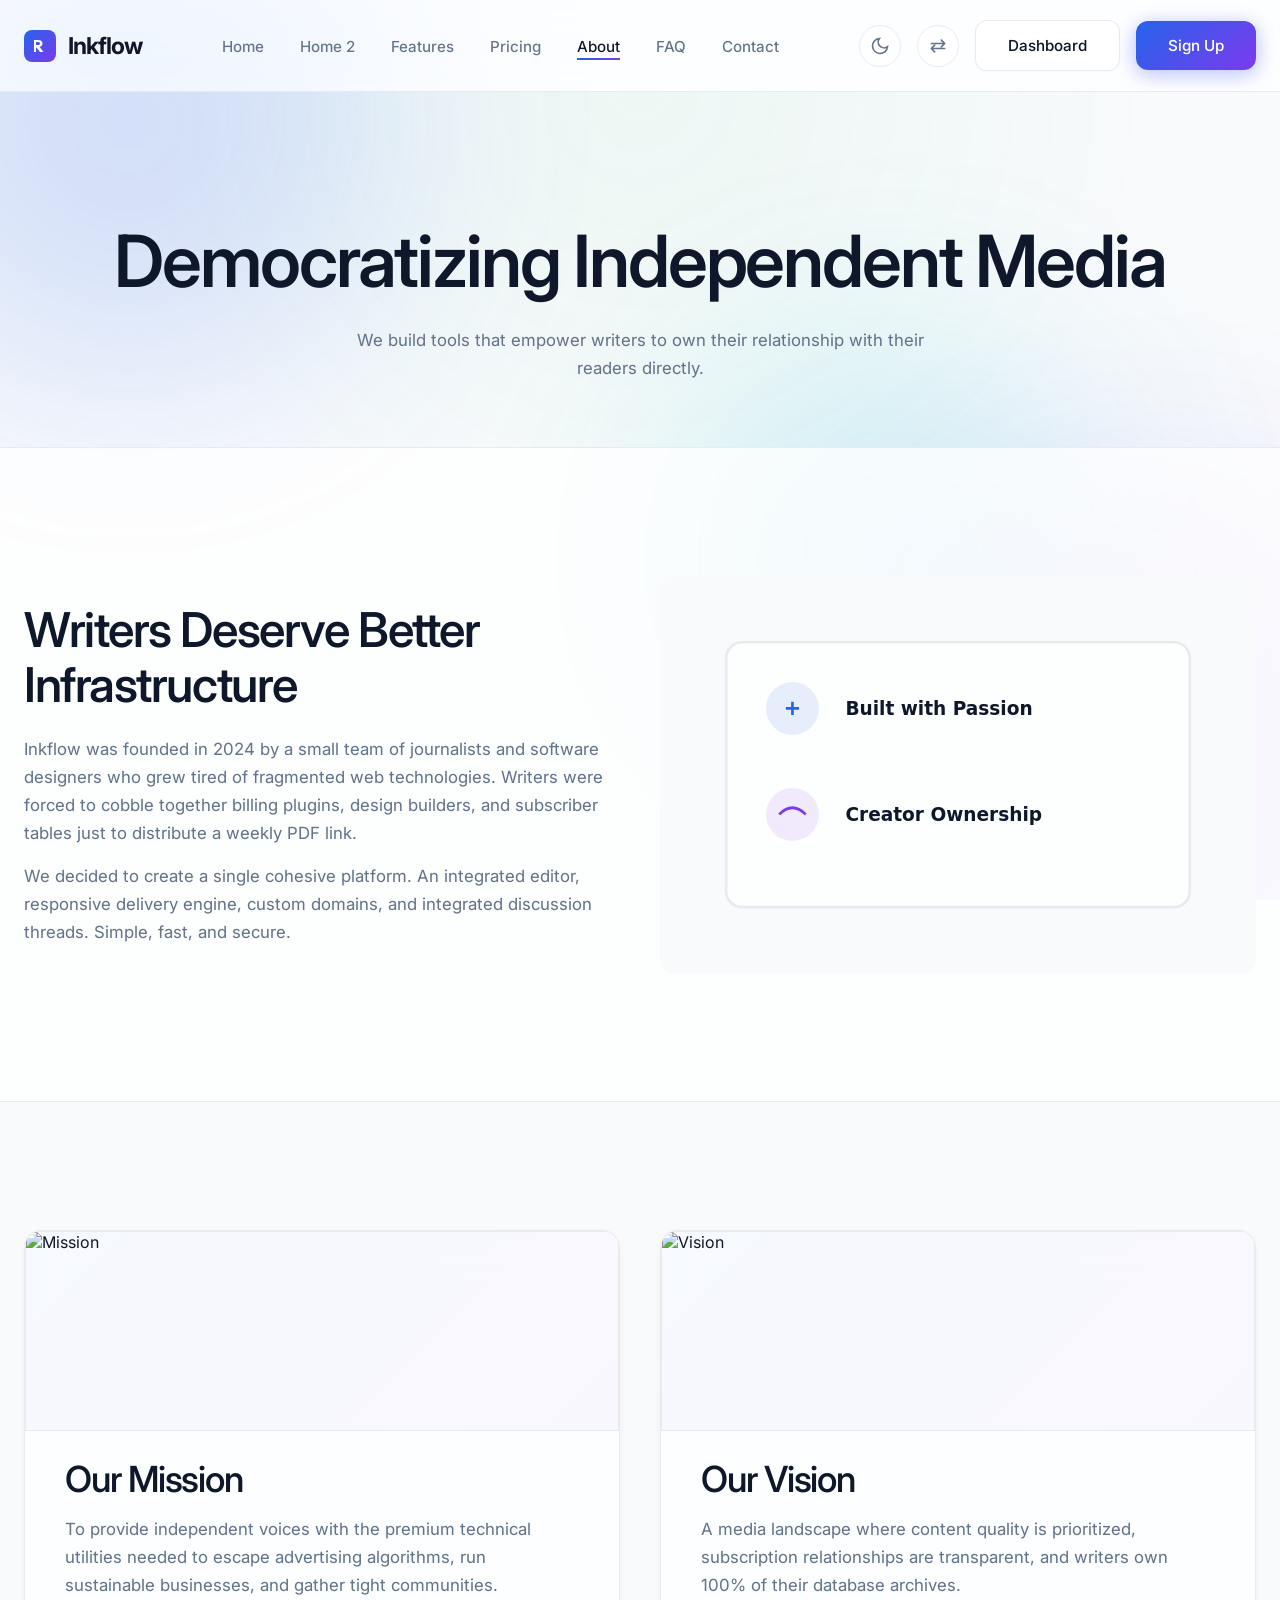
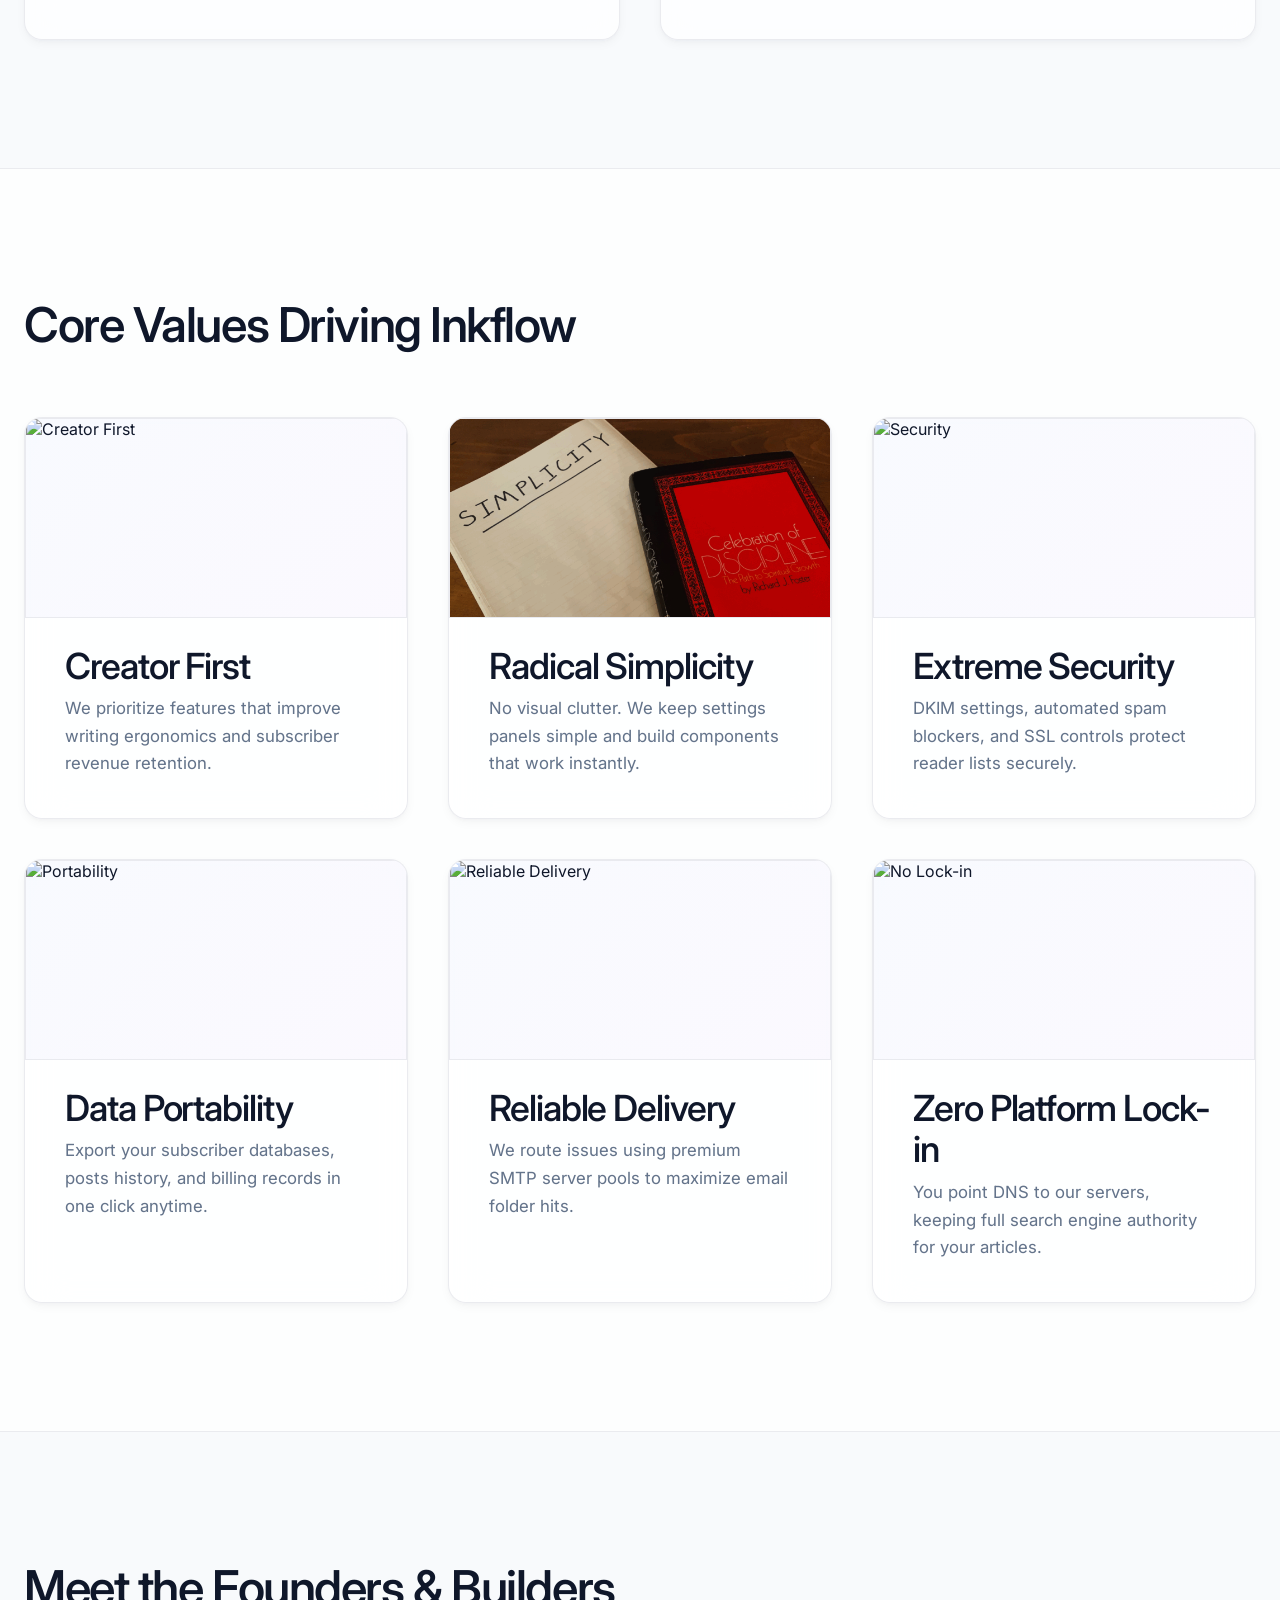
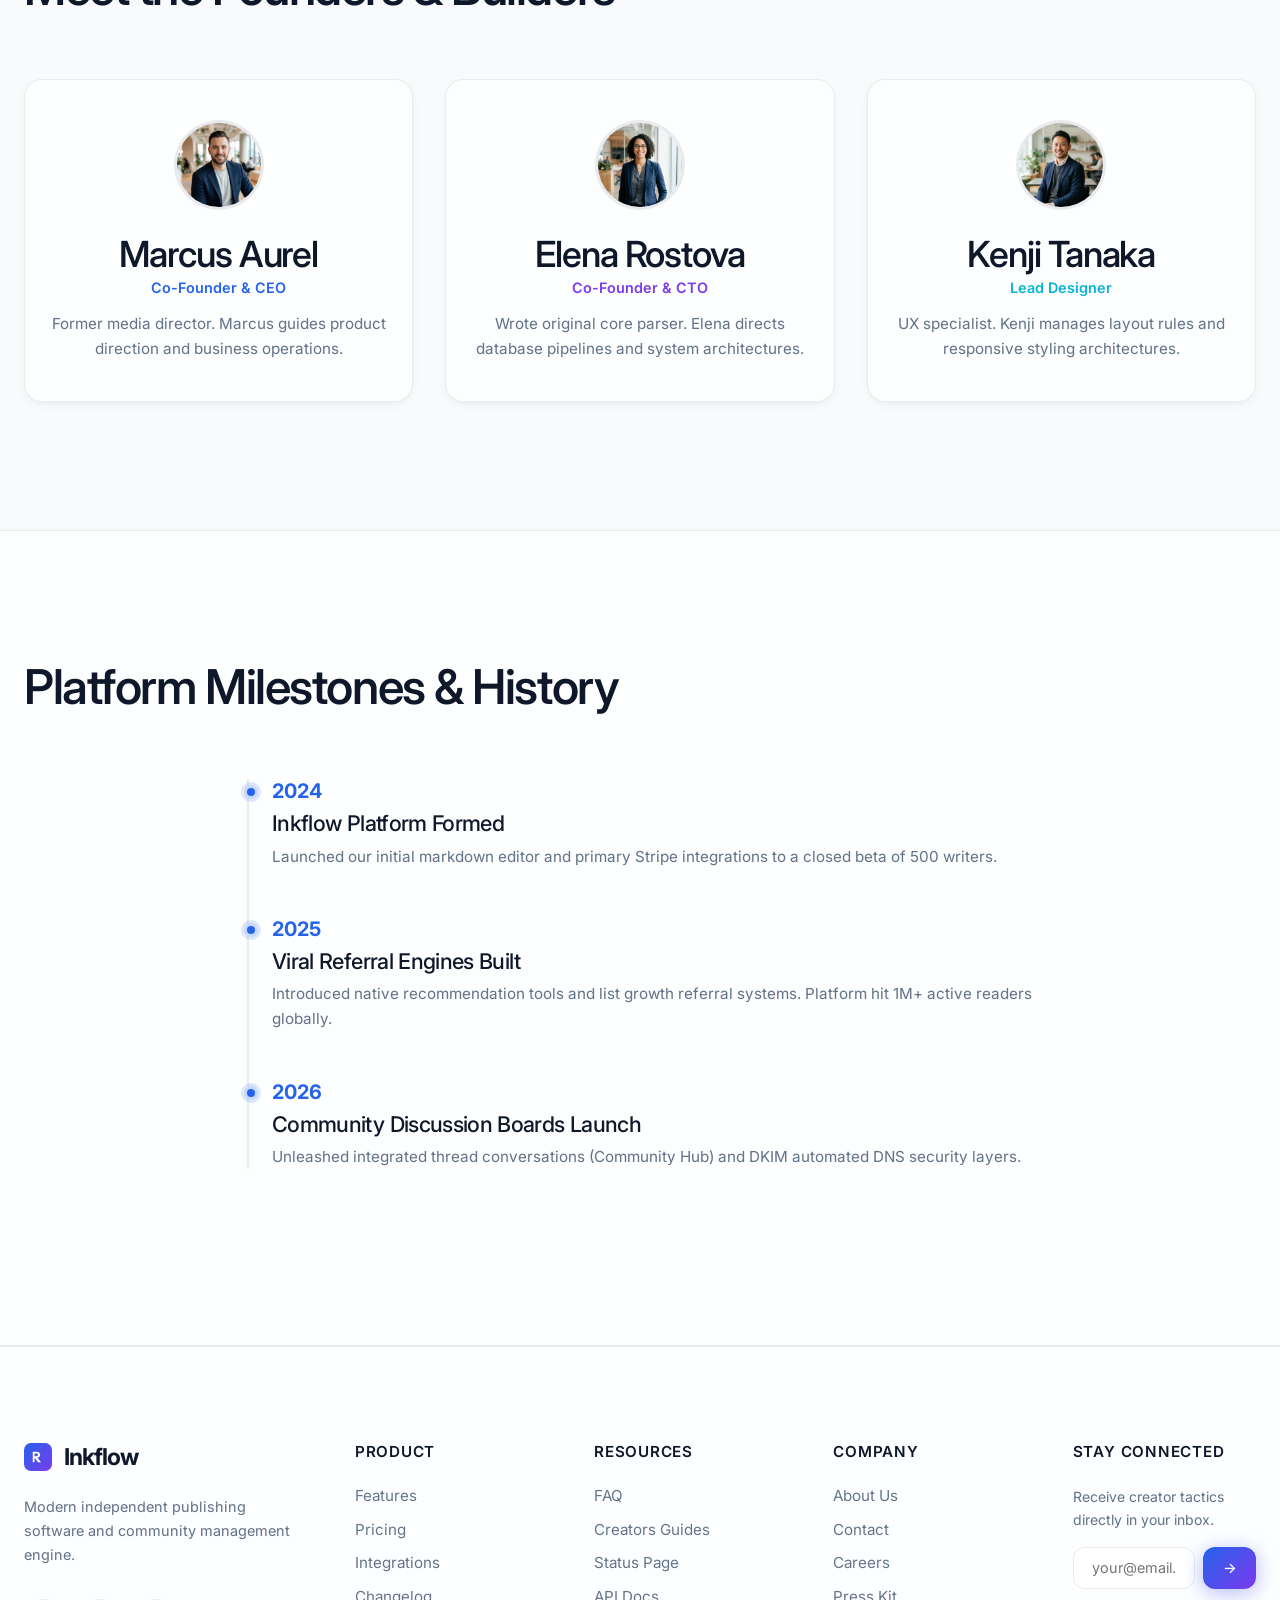
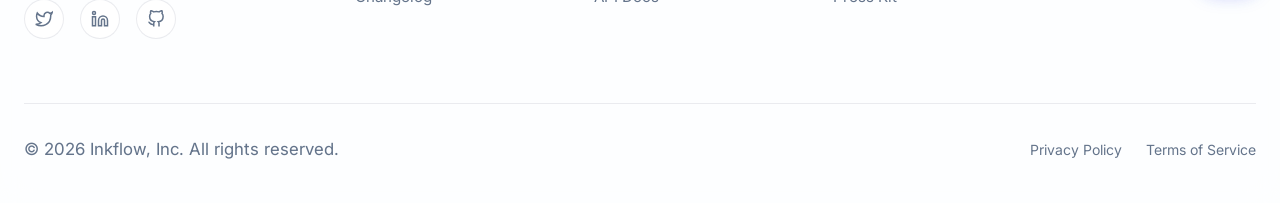
==== about.html @ e6f02c38 "Initial commit with layout fixes, favicon, collapsible dashboard sidebar, and responsive toggles" ====
<!DOCTYPE html>
<html lang="en" data-theme="light" dir="ltr">
<head>
  <meta charset="UTF-8">
  <meta name="viewport" content="width=device-width, initial-scale=1.0">
  <title>Inkflow — Our Mission & Core Values</title>
  <meta name="description" content="Meet the team behind Inkflow and learn about our mission to empower independent creators and writers worldwide.">
  <link rel="stylesheet" href="assets/css/style.css">
  <link rel="icon" type="image/svg+xml" href="assets/image/favicon.svg">
  <style>
    /* About Us Unique Styles */
    .about-hero {
      padding-top: clamp(6rem, 10vw, 9rem);
      padding-bottom: clamp(3rem, 6vw, 4rem);
      text-align: center;
      background: radial-gradient(circle at top, rgba(34, 197, 94, 0.05) 0%, rgba(248, 250, 252, 0) 70%);
    }
    [data-theme="dark"] .about-hero {
      background: radial-gradient(circle at top, rgba(6, 182, 212, 0.1) 0%, rgba(15, 23, 42, 0) 70%);
    }

    /* Team profiles custom styles */
    .team-grid {
      display: grid;
      grid-template-columns: repeat(auto-fit, minmax(280px, 1fr));
      gap: 2rem;
    }
    .team-card {
      background-color: var(--color-card);
      border: 1px solid var(--color-border);
      border-radius: var(--radius-lg);
      padding: 2.5rem 1.5rem;
      text-align: center;
      box-shadow: var(--shadow-md);
      transition: transform var(--transition-normal), box-shadow var(--transition-normal);
      display: flex;
      flex-direction: column;
      align-items: center;
    }
    .team-card:hover {
      transform: translateY(-6px);
      box-shadow: var(--shadow-xl);
    }
    .team-avatar {
      width: 90px;
      height: 90px;
      border-radius: var(--radius-full);
      background-color: var(--color-bg);
      margin-bottom: 1.5rem;
      overflow: hidden;
      border: 3px solid var(--color-border);
    }
    .team-avatar img {
      width: 100%;
      height: 100%;
      object-fit: cover;
    }

    /* Milestone timeline visual */
    .timeline-container {
      position: relative;
      max-width: 800px;
      margin: 3rem auto 0;
      padding-inline-start: 2rem;
    }
    .timeline-container::before {
      content: '';
      position: absolute;
      top: 0;
      bottom: 0;
      left: 7px;
      width: 2px;
      background-color: var(--color-border);
    }
    html[dir="rtl"] .timeline-container {
      padding-inline-start: 0;
      padding-inline-end: 2rem;
    }
    html[dir="rtl"] .timeline-container::before {
      left: auto;
      right: 7px;
    }
    .timeline-node {
      position: relative;
      margin-bottom: 3rem;
    }
    .timeline-node::before {
      content: '';
      position: absolute;
      left: -28px;
      top: 6px;
      width: 14px;
      height: 14px;
      border-radius: var(--radius-full);
      background-color: var(--color-primary);
      border: 3px solid var(--color-card);
      box-shadow: 0 0 0 3px rgba(37, 99, 235, 0.15);
    }
    html[dir="rtl"] .timeline-node::before {
      left: auto;
      right: -28px;
    }
    .timeline-year {
      font-size: 1.25rem;
      font-weight: 700;
      color: var(--color-primary);
      margin-bottom: 0.5rem;
    }
  </style>
</head>
<body>

  <!-- Backdrop -->
  <div class="backdrop"></div>

  <!-- HEADER -->
  <header class="sticky-header">
    <div class="container flex-between">
      <a href="index.html" class="nav-logo">
        <svg viewBox="0 0 32 32" fill="none" xmlns="http://www.w3.org/2000/svg">
          <rect width="32" height="32" rx="8" fill="url(#logoGrad)" />
          <path d="M10 22V10H14C16.5 10 18.5 11 18.5 13.5C18.5 15.5 17 16.5 15.5 16.8L19.5 22H16L12.5 17.5H12V22H10ZM12 15H14C15.2 15 16 14.5 16 13.5C16 12.5 15.2 12 14 12H12V15Z" fill="#FFFFFF" />
          <defs>
            <linearGradient id="logoGrad" x1="0" y1="0" x2="32" y2="32" gradientUnits="userSpaceOnUse">
              <stop stop-color="#2563EB" />
              <stop offset="1" stop-color="#7C3AED" />
            </linearGradient>
          </defs>
        </svg>
        <span>Inkflow</span>
      </a>

      <nav>
        <ul class="nav-links">
          <li><a href="index.html" class="nav-link">Home</a></li>
          <li><a href="home2.html" class="nav-link">Home 2</a></li>
          <li><a href="features.html" class="nav-link">Features</a></li>
          <li><a href="pricing.html" class="nav-link">Pricing</a></li>
          <li><a href="about.html" class="nav-link active">About</a></li>
          <li><a href="faq.html" class="nav-link">FAQ</a></li>
          <li><a href="contact.html" class="nav-link">Contact</a></li>
        </ul>
      </nav>

      <div class="nav-actions">
        <button class="toggle-btn theme-toggle-btn" aria-label="Toggle Theme">
          <svg class="sun-icon" viewBox="0 0 24 24" fill="none" stroke="currentColor" stroke-width="2" style="display:none; width:20px; height:20px;">
            <circle cx="12" cy="12" r="5"></circle>
            <line x1="12" y1="1" x2="12" y2="3"></line>
            <line x1="12" y1="21" x2="12" y2="23"></line>
            <line x1="4.22" y1="4.22" x2="5.64" y2="5.64"></line>
            <line x1="18.36" y1="18.36" x2="19.78" y2="19.78"></line>
            <line x1="1" y1="12" x2="3" y2="12"></line>
            <line x1="21" y1="12" x2="23" y2="12"></line>
            <line x1="4.22" y1="19.78" x2="5.64" y2="18.36"></line>
            <line x1="18.36" y1="5.64" x2="19.78" y2="4.22"></line>
          </svg>
          <svg class="moon-icon" viewBox="0 0 24 24" fill="none" stroke="currentColor" stroke-width="2" style="width:20px; height:20px;">
            <path d="M21 12.79A9 9 0 1 1 11.21 3 7 7 0 0 0 21 12.79z"></path>
          </svg>
        </button>

        <button class="toggle-btn rtl-toggle-btn" aria-label="Switch to RTL">
          <svg class="rtl-icon" viewBox="0 0 24 24" fill="none" stroke="currentColor" stroke-width="2" stroke-linecap="round" stroke-linejoin="round" style="width: 20px; height: 20px;">
            <path d="M4 9h16M16 5l4 4-4 4" />
            <path d="M20 15H4M8 11l-4 4 4 4" />
          </svg>
          <span class="rtl-label sr-only">AR</span>
        </button>

        <a href="dashboard.html" class="btn btn-secondary">Dashboard</a>
        <a href="signup.html" class="btn btn-primary">Sign Up</a>

        <!-- Hamburger Icon for Mobile -->
        <div class="hamburger-menu">
          <span></span>
          <span></span>
          <span></span>
        </div>
      </div>
    </div>
  </header>

  <!-- MOBILE NAV DRAWER -->
  <div class="mobile-drawer">
    <ul class="mobile-drawer-links">
      <li><a href="index.html" class="mobile-drawer-link">Home</a></li>
      <li><a href="home2.html" class="mobile-drawer-link">Home 2</a></li>
      <li><a href="features.html" class="mobile-drawer-link">Features</a></li>
      <li><a href="pricing.html" class="mobile-drawer-link">Pricing</a></li>
      <li><a href="about.html" class="mobile-drawer-link active">About</a></li>
      <li><a href="faq.html" class="mobile-drawer-link">FAQ</a></li>
      <li><a href="contact.html" class="mobile-drawer-link">Contact</a></li>
    </ul>
    <div class="mobile-drawer-actions">
      <a href="dashboard.html" class="btn btn-secondary" style="width: 100%;">Dashboard</a>
      <a href="signup.html" class="btn btn-primary" style="width: 100%;">Sign Up</a>
    </div>
  </div>

  <main>

    <!-- SECTION 1: ABOUT HERO -->
    <section class="about-hero">
      <div class="container">
        <h1 class="reveal">Democratizing Independent Media</h1>
        <p style="max-width: 600px; margin: 1.5rem auto 0;" class="reveal">
          We build tools that empower writers to own their relationship with their readers directly.
        </p>
      </div>
    </section>

    <!-- SECTION 2: OUR STORY -->
    <section class="section-spacing" style="background-color: var(--color-card); border-block: 1px solid var(--color-border);">
      <div class="container grid-2" style="align-items: center;">
        <div class="reveal-left">
          <h2>Writers Deserve Better Infrastructure</h2>
          <p style="margin-top:1.5rem;">
            Inkflow was founded in 2024 by a small team of journalists and software designers who grew tired of fragmented web technologies. Writers were forced to cobble together billing plugins, design builders, and subscriber tables just to distribute a weekly PDF link.
          </p>
          <p style="margin-top:1rem;">
            We decided to create a single cohesive platform. An integrated editor, responsive delivery engine, custom domains, and integrated discussion threads. Simple, fast, and secure.
          </p>
        </div>
        <div class="reveal-right">
          <!-- Styled SVG representing origins/collaboration -->
          <svg viewBox="0 0 450 300" fill="none" xmlns="http://www.w3.org/2000/svg" style="border-radius: var(--radius-md); background-color: var(--color-bg); width: 100%;">
            <rect x="50" y="50" width="350" height="200" rx="12" fill="var(--color-card)" stroke="var(--color-border)" stroke-width="2" />
            <circle cx="100" cy="100" r="20" fill="var(--color-primary)" opacity="0.1" />
            <path d="M95 100 L105 100 M100 95 L100 105" stroke="var(--color-primary)" stroke-width="2" />
            <text x="140" y="105" font-family="system-ui" font-size="14" font-weight="600" fill="var(--color-text)">Built with Passion</text>
            
            <circle cx="100" cy="180" r="20" fill="var(--color-secondary)" opacity="0.1" />
            <path d="M90 180 Q100 170 110 180" fill="none" stroke="var(--color-secondary)" stroke-width="2" />
            <text x="140" y="185" font-family="system-ui" font-size="14" font-weight="600" fill="var(--color-text)">Creator Ownership</text>
          </svg>
        </div>
      </div>
    </section>

    <!-- SECTION 3: MISSION & VISION -->
    <section class="section-spacing">
      <div class="container grid-2">
        <div class="premium-card reveal">
          <div>
            <div class="card-illustration">
              <img src="https://images.unsplash.com/photo-1522202176988-66273c2fd55f?auto=format&fit=crop&w=600&q=80" alt="Mission" loading="lazy">
            </div>
            <h3>Our Mission</h3>
            <p style="margin-top:1rem;">
              To provide independent voices with the premium technical utilities needed to escape advertising algorithms, run sustainable businesses, and gather tight communities.
            </p>
          </div>
        </div>
        <div class="premium-card reveal">
          <div>
            <div class="card-illustration">
              <img src="https://images.unsplash.com/photo-1451187580459-43490279c0fa?auto=format&fit=crop&w=600&q=80" alt="Vision" loading="lazy">
            </div>
            <h3>Our Vision</h3>
            <p style="margin-top:1rem;">
              A media landscape where content quality is prioritized, subscription relationships are transparent, and writers own 100% of their database archives.
            </p>
          </div>
        </div>
      </div>
    </section>

    <!-- SECTION 4: CORE VALUES -->
    <section class="section-spacing" style="background-color: var(--color-card); border-block: 1px solid var(--color-border);">
      <div class="container text-center">
        <h2 class="reveal" style="margin-bottom: 4rem;">Core Values Driving Inkflow</h2>
        <div class="grid-3 card-equal-height-grid">
          <div class="premium-card reveal">
            <div>
              <div class="card-illustration">
                <img src="https://images.unsplash.com/photo-1531297484001-80022131f5a1?auto=format&fit=crop&w=600&q=80" alt="Creator First" loading="lazy">
              </div>
              <h3>Creator First</h3>
              <p style="margin-top:0.5rem;">We prioritize features that improve writing ergonomics and subscriber revenue retention.</p>
            </div>
          </div>
          <div class="premium-card reveal">
            <div>
              <div class="card-illustration">
                <img src="assets/image/Radical Simplicity.png" alt="Simplicity" loading="lazy">
              </div>
              <h3>Radical Simplicity</h3>
              <p style="margin-top:0.5rem;">No visual clutter. We keep settings panels simple and build components that work instantly.</p>
            </div>
          </div>
          <div class="premium-card reveal">
            <div>
              <div class="card-illustration">
                <img src="https://images.unsplash.com/photo-1550751827-4bd374c3f58b?auto=format&fit=crop&w=600&q=80" alt="Security" loading="lazy">
              </div>
              <h3>Extreme Security</h3>
              <p style="margin-top:0.5rem;">DKIM settings, automated spam blockers, and SSL controls protect reader lists securely.</p>
            </div>
          </div>
          <div class="premium-card reveal">
            <div>
              <div class="card-illustration">
                <img src="https://images.unsplash.com/photo-1544383835-bda2bc66a55d?auto=format&fit=crop&w=600&q=80" alt="Portability" loading="lazy">
              </div>
              <h3>Data Portability</h3>
              <p style="margin-top:0.5rem;">Export your subscriber databases, posts history, and billing records in one click anytime.</p>
            </div>
          </div>
          <div class="premium-card reveal">
            <div>
              <div class="card-illustration">
                <img src="https://images.unsplash.com/photo-1534224039826-c7a0eda0e6b3?auto=format&fit=crop&w=600&q=80" alt="Reliable Delivery" loading="lazy">
              </div>
              <h3>Reliable Delivery</h3>
              <p style="margin-top:0.5rem;">We route issues using premium SMTP server pools to maximize email folder hits.</p>
            </div>
          </div>
          <div class="premium-card reveal">
            <div>
              <div class="card-illustration">
                <img src="https://images.unsplash.com/photo-1526253038957-bce54e05968e?auto=format&fit=crop&w=600&q=80" alt="No Lock-in" loading="lazy">
              </div>
              <h3>Zero Platform Lock-in</h3>
              <p style="margin-top:0.5rem;">You point DNS to our servers, keeping full search engine authority for your articles.</p>
            </div>
          </div>
        </div>
      </div>
    </section>

    <!-- SECTION 5: MEET THE TEAM -->
    <section class="section-spacing">
      <div class="container">
        <h2 class="text-center reveal" style="margin-bottom: 4rem;">Meet the Founders & Builders</h2>
        <div class="team-grid">
          <!-- Person 1 -->
          <div class="team-card reveal">
            <div class="team-avatar">
              <img src="assets/image/marcus_aurel_avatar.png" alt="Marcus Aurel">
            </div>
            <h3>Marcus Aurel</h3>
            <p style="font-size:0.9rem; color:var(--color-primary); font-weight:600; margin-bottom:0.75rem;">Co-Founder & CEO</p>
            <p style="font-size:0.95rem;">Former media director. Marcus guides product direction and business operations.</p>
          </div>
          <!-- Person 2 -->
          <div class="team-card reveal">
            <div class="team-avatar">
              <img src="assets/image/elena_rostova_avatar.png" alt="Elena Rostova">
            </div>
            <h3>Elena Rostova</h3>
            <p style="font-size:0.9rem; color:var(--color-secondary); font-weight:600; margin-bottom:0.75rem;">Co-Founder & CTO</p>
            <p style="font-size:0.95rem;">Wrote original core parser. Elena directs database pipelines and system architectures.</p>
          </div>
          <!-- Person 3 -->
          <div class="team-card reveal">
            <div class="team-avatar">
              <img src="assets/image/kenji_tanaka_avatar.png" alt="Kenji Tanaka">
            </div>
            <h3>Kenji Tanaka</h3>
            <p style="font-size:0.9rem; color:var(--color-accent); font-weight:600; margin-bottom:0.75rem;">Lead Designer</p>
            <p style="font-size:0.95rem;">UX specialist. Kenji manages layout rules and responsive styling architectures.</p>
          </div>
        </div>
      </div>
    </section>

    <!-- SECTION 6: ACHIEVEMENTS & TIMELINE -->
    <section class="section-spacing" style="background-color: var(--color-card); border-block: 1px solid var(--color-border);">
      <div class="container">
        <h2 class="text-center reveal" style="margin-bottom: 4rem;">Platform Milestones & History</h2>
        
        <div class="timeline-container reveal">
          <div class="timeline-node">
            <div class="timeline-year">2024</div>
            <h4>Inkflow Platform Formed</h4>
            <p style="margin-top:0.5rem; font-size:0.95rem;">Launched our initial markdown editor and primary Stripe integrations to a closed beta of 500 writers.</p>
          </div>

          <div class="timeline-node">
            <div class="timeline-year">2025</div>
            <h4>Viral Referral Engines Built</h4>
            <p style="margin-top:0.5rem; font-size:0.95rem;">Introduced native recommendation tools and list growth referral systems. Platform hit 1M+ active readers globally.</p>
          </div>

          <div class="timeline-node">
            <div class="timeline-year">2026</div>
            <h4>Community Discussion Boards Launch</h4>
            <p style="margin-top:0.5rem; font-size:0.95rem;">Unleashed integrated thread conversations (Community Hub) and DKIM automated DNS security layers.</p>
          </div>
        </div>
      </div>
    </section>

  </main>

  <!-- FOOTER -->
  <footer class="site-footer">
    <div class="container">
      <div class="footer-grid">
        <div class="footer-brand">
          <a href="index.html" class="footer-logo">
            <svg viewBox="0 0 32 32" fill="none" xmlns="http://www.w3.org/2000/svg" style="width: 28px; height: 28px;">
              <rect width="32" height="32" rx="8" fill="url(#footerLogoGrad)" />
              <path d="M10 22V10H14C16.5 10 18.5 11 18.5 13.5C18.5 15.5 17 16.5 15.5 16.8L19.5 22H16L12.5 17.5H12V22H10ZM12 15H14C15.2 15 16 14.5 16 13.5C16 12.5 15.2 12 14 12H12V15Z" fill="#FFFFFF" />
              <defs>
                <linearGradient id="footerLogoGrad" x1="0" y1="0" x2="32" y2="32" gradientUnits="userSpaceOnUse">
                  <stop stop-color="#2563EB" />
                  <stop offset="1" stop-color="#7C3AED" />
                </linearGradient>
              </defs>
            </svg>
            <span>Inkflow</span>
          </a>
          <p style="font-size: 0.9rem;">Modern independent publishing software and community management engine.</p>
          <div class="footer-socials">
            <a href="#" class="footer-social-icon" aria-label="Twitter">
              <svg viewBox="0 0 24 24" fill="none" stroke="currentColor" stroke-width="2" style="width:18px; height:18px;"><path d="M23 3a10.9 10.9 0 0 1-3.14 1.53 4.48 4.48 0 0 0-7.86 3v1A10.66 10.66 0 0 1 3 4s-4 9 5 13a11.64 11.64 0 0 1-7 2c9 5 20 0 20-11.5a4.5 4.5 0 0 0-.08-.83A7.72 7.72 0 0 0 23 3z"></path></svg>
            </a>
            <a href="#" class="footer-social-icon" aria-label="LinkedIn">
              <svg viewBox="0 0 24 24" fill="none" stroke="currentColor" stroke-width="2" style="width:18px; height:18px;"><path d="M16 8a6 6 0 0 1 6 6v7h-4v-7a2 2 0 0 0-2-2 2 2 0 0 0-2 2v7h-4v-7a6 6 0 0 1 6-6zM2 9h4v12H2z"></path><circle cx="4" cy="4" r="2"></circle></svg>
            </a>
            <a href="#" class="footer-social-icon" aria-label="GitHub">
              <svg viewBox="0 0 24 24" fill="none" stroke="currentColor" stroke-width="2" style="width:18px; height:18px;"><path d="M9 19c-5 1.5-5-2.5-7-3m14 6v-3.87a3.37 3.37 0 0 0-.94-2.61c3.14-.35 6.44-1.54 6.44-7A5.44 5.44 0 0 0 20 4.77 5.07 5.07 0 0 0 19.91 1S18.73.65 16 2.48a13.38 13.38 0 0 0-7 0C6.27.65 5.09 1 5.09 1A5.07 5.07 0 0 0 5 4.77a5.44 5.44 0 0 0-1.5 3.78c0 5.42 3.3 6.61 6.44 7A3.37 3.37 0 0 0 9 18.13V22"></path></svg>
            </a>
          </div>
        </div>

        <div>
          <h4 class="footer-heading">Product</h4>
          <ul class="footer-links">
            <li><a href="features.html" class="footer-link">Features</a></li>
            <li><a href="pricing.html" class="footer-link">Pricing</a></li>
            <li><a href="home2.html" class="footer-link">Integrations</a></li>
            <li><a href="#" class="footer-link">Changelog</a></li>
          </ul>
        </div>

        <div>
          <h4 class="footer-heading">Resources</h4>
          <ul class="footer-links">
            <li><a href="faq.html" class="footer-link">FAQ</a></li>
            <li><a href="about.html" class="footer-link">Creators Guides</a></li>
            <li><a href="#" class="footer-link">Status Page</a></li>
            <li><a href="#" class="footer-link">API Docs</a></li>
          </ul>
        </div>

        <div>
          <h4 class="footer-heading">Company</h4>
          <ul class="footer-links">
            <li><a href="about.html" class="footer-link">About Us</a></li>
            <li><a href="contact.html" class="footer-link">Contact</a></li>
            <li><a href="#" class="footer-link">Careers</a></li>
            <li><a href="#" class="footer-link">Press Kit</a></li>
          </ul>
        </div>

        <div>
          <h4 class="footer-heading">Stay Connected</h4>
          <p style="font-size: 0.875rem; margin-bottom: 1rem;">Receive creator tactics directly in your inbox.</p>
          <div class="footer-newsletter">
            <input type="email" class="form-control" placeholder="your@email.com" aria-label="Newsletter email">
            <button class="btn btn-primary" type="button">→</button>
          </div>
        </div>
      </div>

      <div class="footer-bottom">
        <p>&copy; 2026 Inkflow, Inc. All rights reserved.</p>
        <div style="display:flex; gap:1.5rem;">
          <a href="#" class="footer-link" style="font-size:0.875rem;">Privacy Policy</a>
          <a href="#" class="footer-link" style="font-size:0.875rem;">Terms of Service</a>
        </div>
      </div>
    </div>
  </footer>

  <script src="assets/js/main.js"></script>
</body>
</html>
---- assets/css/style.css ----
@import url('https://fonts.googleapis.com/css2?family=Inter:slnt,wght@0,100..900&display=swap');

/* ==========================================================================
   1. DESIGN SYSTEM & CSS VARIABLES
   ========================================================================== */
:root {
  /* Font Family & Weights */
  --font-family: 'Inter', sans-serif;
  --fw-h1: 580;
  --fw-h2: 560;
  --fw-h3: 540;
  --fw-h4-h6: 500;
  --fw-paragraph: 420;
  --fw-button: 520;
  --fw-nav: 480;

  /* Colors (Light Mode) */
  --color-primary: #2563EB;
  --color-secondary: #7C3AED;
  --color-accent: #06B6D4;
  --color-success: #22C55E;
  --color-warning: #F59E0B;
  --color-bg: #F8FAFC;
  --color-card: rgba(255, 255, 255, 0.75);
  --color-text: #0F172A;
  --color-muted: #64748B;
  --color-border: rgba(229, 231, 235, 0.8);
  
  /* Shadows & Glassmorphism */
  --shadow-sm: 0 1px 2px 0 rgba(15, 23, 42, 0.03);
  --shadow-md: 0 4px 12px -2px rgba(15, 23, 42, 0.05), 0 2px 6px -1px rgba(15, 23, 42, 0.03);
  --shadow-lg: 0 12px 24px -4px rgba(15, 23, 42, 0.04), 0 4px 12px -2px rgba(15, 23, 42, 0.02);
  --shadow-xl: 0 24px 38px -8px rgba(15, 23, 42, 0.06), 0 8px 16px -4px rgba(15, 23, 42, 0.04);
  --shadow-premium: 0 35px 70px -15px rgba(15, 23, 42, 0.08);
  --shadow-hover: 0 35px 70px -15px rgba(37, 99, 235, 0.15);
  
  --glass-bg: rgba(255, 255, 255, 0.7);
  --glass-border: rgba(255, 255, 255, 0.5);
  --glass-blur: blur(20px) saturate(190%);

  /* Borders & Spacing */
  --radius-sm: 8px;
  --radius-md: 12px;
  --radius-lg: 18px;
  --radius-xl: 26px;
  --radius-full: 9999px;
  
  /* Transitions */
  --transition-fast: 0.15s cubic-bezier(0.2, 0.8, 0.2, 1);
  --transition-normal: 0.4s cubic-bezier(0.2, 0.8, 0.2, 1);
  --transition-slow: 0.6s cubic-bezier(0.2, 0.8, 0.2, 1);
  
  /* Max Widths */
  --max-width: 1280px;
}

/* Dark Mode Overrides */
[data-theme="dark"] {
  --color-bg: #0B0F19;
  --color-card: rgba(30, 41, 59, 0.65);
  --color-text: #F8FAFC;
  --color-muted: #94A3B8;
  --color-border: rgba(255, 255, 255, 0.08);
  
  --shadow-sm: 0 1px 2px 0 rgba(0, 0, 0, 0.4);
  --shadow-md: 0 4px 12px -2px rgba(0, 0, 0, 0.4);
  --shadow-lg: 0 12px 24px -4px rgba(0, 0, 0, 0.5);
  --shadow-xl: 0 24px 38px -8px rgba(0, 0, 0, 0.6);
  --shadow-premium: 0 35px 70px -15px rgba(0, 0, 0, 0.7);
  --shadow-hover: 0 35px 70px -15px rgba(124, 58, 237, 0.35);
  
  --glass-bg: rgba(15, 23, 42, 0.6);
  --glass-border: rgba(255, 255, 255, 0.06);
}

/* ==========================================================================
   2. GLOBAL RESET & BASE STYLES
   ========================================================================== */
*, *::before, *::after {
  box-sizing: border-box;
  margin: 0;
  padding: 0;
}

html {
  font-family: var(--font-family);
  background-color: var(--color-bg);
  color: var(--color-text);
  scroll-behavior: smooth;
  transition: background-color var(--transition-normal), color var(--transition-normal);
  font-size: 16px;
  -webkit-font-smoothing: antialiased;
  overflow-x: hidden;
  max-width: 100%;
}

body {
  min-height: 100vh;
  display: flex;
  flex-direction: column;
  overflow-x: hidden;
  max-width: 100%;
  position: relative;
}

a {
  color: inherit;
  text-decoration: none;
  transition: color var(--transition-fast);
}

button, input, select, textarea {
  font-family: inherit;
  color: inherit;
  background: none;
  border: none;
  outline: none;
}

img, svg {
  max-width: 100%;
  height: auto;
  display: block;
}

/* Accessibility Focus States */
:focus-visible {
  outline: 2px solid var(--color-primary);
  outline-offset: 4px;
}

/* ==========================================================================
   3. BACKGROUND GLOWING BLOBS (2026 SaaS Aesthetic)
   ========================================================================== */
.glow-blob-container {
  position: fixed;
  inset: 0;
  pointer-events: none;
  z-index: -1;
  overflow: hidden;
}

.glow-blob {
  position: absolute;
  width: clamp(300px, 40vw, 600px);
  height: clamp(300px, 40vw, 600px);
  border-radius: var(--radius-full);
  filter: blur(120px);
  opacity: 0.18;
  transition: background-color var(--transition-normal);
}

[data-theme="dark"] .glow-blob {
  opacity: 0.12;
}

.glow-blob-1 {
  background-color: var(--color-primary);
  top: -15%;
  left: -10%;
  animation: float-blob-1 25s infinite alternate ease-in-out;
}

.glow-blob-2 {
  background-color: var(--color-secondary);
  bottom: -15%;
  right: -10%;
  animation: float-blob-2 25s infinite alternate ease-in-out;
}

.glow-blob-3 {
  background-color: var(--color-accent);
  top: 40%;
  right: 15%;
  width: 400px;
  height: 400px;
  animation: float-blob-3 30s infinite alternate ease-in-out;
}

@keyframes float-blob-1 {
  0% { transform: translate(0, 0) scale(1); }
  100% { transform: translate(120px, 80px) scale(1.3); }
}

@keyframes float-blob-2 {
  0% { transform: translate(0, 0) scale(1.3); }
  100% { transform: translate(-120px, -80px) scale(1); }
}

@keyframes float-blob-3 {
  0% { transform: translate(0, 0) scale(0.9); }
  100% { transform: translate(60px, -60px) scale(1.25); }
}

/* ==========================================================================
   4. TYPOGRAPHY SYSTEM
   ========================================================================== */
h1, h2, h3, h4, h5, h6 {
  line-height: 1.15;
  letter-spacing: -0.03em;
}

h1 {
  font-weight: var(--fw-h1);
  font-size: clamp(2.8rem, 6vw, 4.5rem);
}

h2 {
  font-weight: var(--fw-h2);
  font-size: clamp(2.2rem, 4.5vw, 3rem);
}

h3 {
  font-weight: var(--fw-h3);
  font-size: clamp(1.6rem, 3.5vw, 2.25rem);
}

h4 {
  font-weight: var(--fw-h4-h6);
  font-size: 1.35rem;
}

p {
  font-weight: var(--fw-paragraph);
  font-size: 1.05rem;
  line-height: 1.65;
  color: var(--color-muted);
}

.text-gradient-primary {
  background: linear-gradient(135deg, var(--color-primary), var(--color-secondary));
  -webkit-background-clip: text;
  -webkit-text-fill-color: transparent;
}

.text-gradient-accent {
  background: linear-gradient(135deg, var(--color-secondary), var(--color-accent));
  -webkit-background-clip: text;
  -webkit-text-fill-color: transparent;
}

/* ==========================================================================
   5. LAYOUT UTILITIES
   ========================================================================== */
.container {
  width: 100%;
  max-width: var(--max-width);
  margin-inline: auto;
  padding-inline: 1.5rem;
}

.section-spacing {
  padding-block: clamp(5rem, 10vw, 10rem);
}

.grid-2 {
  display: grid;
  grid-template-columns: repeat(auto-fit, minmax(300px, 1fr));
  gap: 2.5rem;
}

.grid-3 {
  display: grid;
  grid-template-columns: repeat(auto-fit, minmax(320px, 1fr));
  gap: 2.5rem;
}

.grid-4 {
  display: grid;
  grid-template-columns: repeat(auto-fit, minmax(260px, 1fr));
  gap: 2rem;
}

.flex-center {
  display: flex;
  justify-content: center;
  align-items: center;
}

.flex-between {
  display: flex;
  justify-content: space-between;
  align-items: center;
}

/* Card Rules with 3D Tilt support */
.card-equal-height-grid {
  display: grid;
  grid-template-columns: repeat(auto-fit, minmax(300px, 1fr));
  gap: 2.5rem;
  align-items: stretch;
}

.premium-card {
  background-color: var(--color-card);
  border: 1px solid var(--color-border);
  backdrop-filter: var(--glass-blur);
  -webkit-backdrop-filter: var(--glass-blur);
  border-radius: var(--radius-lg);
  padding: 2.5rem;
  box-shadow: var(--shadow-md);
  transition: transform var(--transition-normal), box-shadow var(--transition-normal), border-color var(--transition-normal), background-color var(--transition-normal);
  display: flex;
  flex-direction: column;
  justify-content: space-between;
  height: 100%;
  position: relative;
  overflow: hidden;
  transform-style: preserve-3d;
}

/* Glowing cursor shimmer overlay */
.card-shimmer {
  position: absolute;
  inset: 0;
  pointer-events: none;
  z-index: 5;
  transition: opacity var(--transition-fast);
}

/* Glowing Border Gradient Overlay */
.premium-card::before {
  content: '';
  position: absolute;
  inset: 0;
  border-radius: var(--radius-lg);
  padding: 1.5px;
  background: linear-gradient(135deg, transparent, transparent);
  -webkit-mask: linear-gradient(#fff 0 0) content-box, linear-gradient(#fff 0 0);
  -webkit-mask-composite: xor;
  mask-composite: exclude;
  pointer-events: none;
  z-index: 2;
  transition: background var(--transition-normal);
}

.premium-card:hover::before {
  background: linear-gradient(135deg, var(--color-primary), var(--color-accent));
}

.premium-card:hover {
  box-shadow: var(--shadow-hover);
  border-color: rgba(37, 99, 235, 0.2);
}

.premium-card .card-illustration {
  margin: -2.5rem -2.5rem 1.75rem -2.5rem;
  width: calc(100% + 5rem);
  max-width: none;
  border-radius: 0;
  border-bottom: 1px solid var(--color-border);
  overflow: hidden;
  height: 200px;
  background: linear-gradient(135deg, rgba(37, 99, 235, 0.03), rgba(124, 58, 237, 0.03));
  display: flex;
  align-items: center;
  justify-content: center;
  transition: filter var(--transition-normal);
}

.premium-card .card-illustration img {
  width: 100%;
  height: 100%;
  object-fit: cover;
}

.premium-card:hover .card-illustration {
  filter: saturate(1.25);
}

/* ==========================================================================
   6. STICKY HEADER & GLASSMORPHISM
   ========================================================================== */
.sticky-header {
  position: sticky;
  top: 0;
  z-index: 100;
  background-color: var(--glass-bg);
  border-bottom: 1px solid var(--color-border);
  backdrop-filter: var(--glass-blur);
  -webkit-backdrop-filter: var(--glass-blur);
  transition: background-color var(--transition-normal), border-color var(--transition-normal), padding var(--transition-normal);
  padding-block: 1.25rem;
}

.sticky-header.scrolled {
  padding-block: 0.85rem;
  box-shadow: var(--shadow-sm);
}

.nav-logo {
  display: flex;
  align-items: center;
  gap: 0.75rem;
  font-weight: 700;
  font-size: 1.45rem;
  letter-spacing: -0.04em;
}

.nav-logo svg {
  width: 32px;
  height: 32px;
  flex-shrink: 0;
}

.nav-links {
  display: flex;
  align-items: center;
  gap: 2.25rem;
  list-style: none;
}

.nav-link {
  font-weight: var(--fw-nav);
  font-size: 0.95rem;
  color: var(--color-muted);
  position: relative;
  padding-block: 0.25rem;
}

.nav-link:hover, .nav-link.active {
  color: var(--color-text);
}

.nav-link::after {
  content: '';
  position: absolute;
  bottom: 0;
  left: 0;
  width: 0;
  height: 2px;
  background: linear-gradient(90deg, var(--color-primary), var(--color-secondary));
  transition: width var(--transition-fast);
}

.nav-link:hover::after, .nav-link.active::after {
  width: 100%;
}

.nav-actions {
  display: flex;
  align-items: center;
  gap: 1rem;
}

/* Toggles styling */
.toggle-btn {
  width: 42px;
  height: 42px;
  border-radius: var(--radius-full);
  border: 1px solid var(--color-border);
  display: flex;
  align-items: center;
  justify-content: center;
  cursor: pointer;
  background-color: var(--color-card);
  transition: background-color var(--transition-fast), border-color var(--transition-fast), transform var(--transition-fast);
  color: var(--color-muted);
}

.toggle-btn:hover {
  background-color: rgba(37, 99, 235, 0.08);
  border-color: var(--color-primary);
  color: var(--color-primary);
  transform: translateY(-2px);
}

/* Hamburger menu */
.hamburger-menu {
  display: none;
  flex-direction: column;
  justify-content: space-between;
  width: 24px;
  height: 18px;
  cursor: pointer;
  z-index: 110;
}

.hamburger-menu span {
  display: block;
  height: 2px;
  width: 100%;
  background-color: var(--color-text);
  border-radius: 2px;
  transition: transform var(--transition-fast), opacity var(--transition-fast);
}

.hamburger-menu.open span:nth-child(1) {
  transform: translateY(8px) rotate(45deg);
}

.hamburger-menu.open span:nth-child(2) {
  opacity: 0;
}

.hamburger-menu.open span:nth-child(3) {
  transform: translateY(-8px) rotate(-45deg);
}

/* Drawer Menu */
.mobile-drawer {
  position: fixed;
  top: 0;
  right: -100%;
  width: 85%;
  max-width: 380px;
  height: 100vh;
  background-color: var(--color-card);
  backdrop-filter: var(--glass-blur);
  -webkit-backdrop-filter: var(--glass-blur);
  border-left: 1px solid var(--color-border);
  box-shadow: var(--shadow-premium);
  z-index: 99;
  padding: 6rem 2rem 2rem;
  display: flex;
  flex-direction: column;
  gap: 2.5rem;
  transition: right var(--transition-normal);
}

html[dir="rtl"] .mobile-drawer {
  right: auto;
  left: -100%;
  border-left: none;
  border-right: 1px solid var(--color-border);
  transition: left var(--transition-normal);
}

.mobile-drawer.open {
  right: 0;
}

html[dir="rtl"] .mobile-drawer.open {
  left: 0;
}

.mobile-drawer-links {
  list-style: none;
  display: flex;
  flex-direction: column;
  gap: 1.5rem;
}

.mobile-drawer-link {
  font-size: 1.25rem;
  font-weight: 600;
}

.mobile-drawer-actions {
  display: flex;
  flex-direction: column;
  gap: 1rem;
}

.backdrop {
  position: fixed;
  top: 0;
  left: 0;
  width: 100%;
  height: 100vh;
  background-color: rgba(11, 15, 25, 0.4);
  backdrop-filter: blur(8px);
  z-index: 98;
  opacity: 0;
  pointer-events: none;
  transition: opacity var(--transition-normal);
}

.backdrop.open {
  opacity: 1;
  pointer-events: auto;
}

/* ==========================================================================
   7. FUTURISTIC GLOWING BUTTONS
   ========================================================================== */
.btn {
  display: inline-flex;
  align-items: center;
  justify-content: center;
  gap: 0.5rem;
  padding: 0.95rem 2rem;
  border-radius: var(--radius-md);
  font-weight: var(--fw-button);
  font-size: 0.95rem;
  cursor: pointer;
  position: relative;
  overflow: hidden;
  transition: background-color var(--transition-fast), transform var(--transition-fast), box-shadow var(--transition-fast), border-color var(--transition-fast);
  text-align: center;
  z-index: 1;
}

.btn-primary {
  background: linear-gradient(135deg, var(--color-primary), var(--color-secondary));
  color: #FFFFFF;
  box-shadow: 0 4px 20px 0 rgba(37, 99, 235, 0.25), 0 4px 20px 0 rgba(124, 58, 237, 0.15);
}

.btn-primary:hover {
  transform: translateY(-2px);
  box-shadow: 0 8px 30px 0 rgba(37, 99, 235, 0.4), 0 8px 30px 0 rgba(124, 58, 237, 0.25);
  background: linear-gradient(135deg, #1d4ed8, #6d28d9);
}

.btn-secondary {
  background-color: var(--color-card);
  color: var(--color-text);
  border: 1px solid var(--color-border);
  backdrop-filter: var(--glass-blur);
  -webkit-backdrop-filter: var(--glass-blur);
  box-shadow: var(--shadow-sm);
}

.btn-secondary:hover {
  transform: translateY(-2px);
  border-color: var(--color-primary);
  background-color: rgba(37, 99, 235, 0.05);
  box-shadow: 0 4px 15px rgba(37, 99, 235, 0.1);
}

.btn-accent {
  background: linear-gradient(135deg, var(--color-secondary), var(--color-accent));
  color: #FFFFFF;
  box-shadow: 0 4px 20px 0 rgba(6, 182, 212, 0.25);
}

.btn-accent:hover {
  transform: translateY(-2px);
  box-shadow: 0 8px 30px 0 rgba(6, 182, 212, 0.4);
}

/* Button Ripple effect */
.ripple {
  position: absolute;
  background: rgba(255, 255, 255, 0.48);
  border-radius: var(--radius-full);
  transform: scale(0);
  animation: ripple-animation 0.6s linear;
  pointer-events: none;
}

@keyframes ripple-animation {
  to {
    transform: scale(4);
    opacity: 0;
  }
}

/* ==========================================================================
   8. STYLED FORMS & VALIDATIONS
   ========================================================================== */
.form-group {
  margin-bottom: 1.5rem;
  display: flex;
  flex-direction: column;
  gap: 0.5rem;
  text-align: start;
}

.form-label {
  font-size: 0.9rem;
  font-weight: 600;
  color: var(--color-text);
}

.form-control {
  width: 100%;
  padding: 0.95rem 1.15rem;
  border-radius: var(--radius-md);
  border: 1px solid var(--color-border);
  background-color: var(--color-card);
  backdrop-filter: var(--glass-blur);
  -webkit-backdrop-filter: var(--glass-blur);
  color: var(--color-text);
  font-size: 0.95rem;
  transition: border-color var(--transition-fast), box-shadow var(--transition-fast);
}

.form-control:focus {
  border-color: var(--color-primary);
  box-shadow: 0 0 0 4px rgba(37, 99, 235, 0.12);
}

[data-theme="dark"] .form-control:focus {
  box-shadow: 0 0 0 4px rgba(124, 58, 237, 0.22);
}

.form-feedback {
  font-size: 0.825rem;
  color: var(--color-warning);
  display: none;
  margin-top: 0.25rem;
}

.form-group.error .form-feedback {
  display: block;
  color: #EF4444;
}

.form-group.error .form-control {
  border-color: #EF4444;
}

/* Split Form layouts */
.split-layout-page {
  display: grid;
  grid-template-columns: 1.2fr 1fr;
  min-height: 100vh;
}

.split-hero-side {
  background: linear-gradient(135deg, var(--color-primary), var(--color-secondary));
  color: #FFFFFF;
  padding: 4rem;
  display: flex;
  flex-direction: column;
  justify-content: space-between;
  position: relative;
  overflow: hidden;
}

.split-form-side {
  padding: 4rem;
  background-color: var(--color-bg);
  display: flex;
  align-items: center;
  justify-content: center;
}

/* Glass Card */
.glass-card {
  background-color: var(--glass-bg);
  border: 1px solid var(--glass-border);
  backdrop-filter: var(--glass-blur);
  -webkit-backdrop-filter: var(--glass-blur);
  border-radius: var(--radius-xl);
  padding: 3rem;
  box-shadow: var(--shadow-xl);
  width: 100%;
  max-width: 480px;
}

/* Password Strength Meter */
.strength-container {
  margin-top: 0.5rem;
  display: flex;
  flex-direction: column;
  gap: 0.25rem;
}

.strength-bars {
  display: flex;
  gap: 0.25rem;
}

.strength-bar {
  flex: 1;
  height: 4px;
  border-radius: var(--radius-full);
  background-color: var(--color-border);
  transition: background-color var(--transition-fast);
}

.strength-text {
  font-size: 0.8rem;
  text-align: right;
  font-weight: 600;
}

/* ==========================================================================
   9. ACCORDION (FAQ) COMPONENT
   ========================================================================== */
.accordion-item {
  border-bottom: 1px solid var(--color-border);
  padding-block: 1.5rem;
}

.accordion-header {
  display: flex;
  justify-content: space-between;
  align-items: center;
  cursor: pointer;
  width: 100%;
  text-align: start;
}

.accordion-title {
  font-size: 1.25rem;
  font-weight: 600;
  color: var(--color-text);
  transition: color var(--transition-fast);
}

.accordion-header:hover .accordion-title {
  color: var(--color-primary);
}

.accordion-icon {
  width: 26px;
  height: 26px;
  border-radius: var(--radius-full);
  background-color: rgba(37, 99, 235, 0.08);
  color: var(--color-primary);
  display: flex;
  align-items: center;
  justify-content: center;
  transition: transform var(--transition-normal);
}

.accordion-item.active .accordion-icon {
  transform: rotate(180deg);
  background-color: var(--color-primary);
  color: #FFFFFF;
}

.accordion-content {
  max-height: 0;
  overflow: hidden;
  transition: max-height var(--transition-normal) ease-out;
}

.accordion-content-inner {
  padding-top: 1.25rem;
  padding-bottom: 0.5rem;
}

/* ==========================================================================
   10. SCROLL REVEALS & FLOATING ANIMATIONS (2026 SaaS Styles)
   ========================================================================== */
.reveal {
  opacity: 0;
  transform: translateY(40px);
  transition: opacity var(--transition-slow), transform var(--transition-slow);
}

.reveal-left {
  opacity: 0;
  transform: translateX(-50px);
  transition: opacity var(--transition-slow), transform var(--transition-slow);
}

.reveal-right {
  opacity: 0;
  transform: translateX(50px);
  transition: opacity var(--transition-slow), transform var(--transition-slow);
}

.reveal-scale {
  opacity: 0;
  transform: scale(0.92);
  transition: opacity var(--transition-slow), transform var(--transition-slow);
}

.reveal.active, .reveal-left.active, .reveal-right.active, .reveal-scale.active {
  opacity: 1;
  transform: translate(0) scale(1);
}

/* Floating animation for illustrations */
.float-effect {
  animation: float-element 6s infinite alternate ease-in-out;
}

@keyframes float-element {
  0% {
    transform: translateY(0);
  }
  100% {
    transform: translateY(-12px);
  }
}

/* Trusted Logos Marquee */
.marquee-container {
  overflow: hidden;
  white-space: nowrap;
  position: relative;
  width: 100%;
  display: flex;
}

.marquee-content {
  display: inline-flex;
  gap: 5rem;
  animation: marquee-scroll 25s linear infinite;
  align-items: center;
}

.marquee-content svg {
  height: 35px;
  fill: var(--color-muted);
  opacity: 0.65;
  transition: opacity var(--transition-fast), fill var(--transition-fast);
}

.marquee-content svg:hover {
  opacity: 1;
  fill: var(--color-primary);
}

@keyframes marquee-scroll {
  0% {
    transform: translateX(0);
  }
  100% {
    transform: translateX(-50%);
  }
}

/* Loading Skeletons */
.skeleton {
  background: linear-gradient(90deg, var(--color-border) 25%, rgba(100, 116, 139, 0.08) 50%, var(--color-border) 75%);
  background-size: 200% 100%;
  animation: skeleton-pulse 1.5s infinite;
  border-radius: var(--radius-sm);
}

@keyframes skeleton-pulse {
  0% {
    background-position: 200% 0;
  }
  100% {
    background-position: -200% 0;
  }
}

/* ==========================================================================
   11. FOOTER & MISC GLOBAL
   ========================================================================== */
.site-footer {
  background-color: var(--color-card);
  backdrop-filter: var(--glass-blur);
  -webkit-backdrop-filter: var(--glass-blur);
  border-top: 1px solid var(--color-border);
  padding-block: 6rem 2.5rem;
  margin-top: auto;
  position: relative;
}

.footer-grid {
  display: grid;
  grid-template-columns: 1.5fr repeat(4, 1fr);
  gap: 3.5rem;
  margin-bottom: 4rem;
}

.footer-brand {
  display: flex;
  flex-direction: column;
  gap: 1.5rem;
}

.footer-logo {
  display: flex;
  align-items: center;
  gap: 0.75rem;
  font-weight: 700;
  font-size: 1.45rem;
  letter-spacing: -0.04em;
}

.footer-socials {
  display: flex;
  gap: 1rem;
  margin-top: 0.5rem;
}

.footer-social-icon {
  width: 40px;
  height: 40px;
  border-radius: var(--radius-full);
  border: 1px solid var(--color-border);
  display: flex;
  align-items: center;
  justify-content: center;
  color: var(--color-muted);
  background-color: var(--color-card);
  transition: background-color var(--transition-fast), border-color var(--transition-fast), color var(--transition-fast), transform var(--transition-fast);
}

.footer-social-icon:hover {
  background-color: var(--color-primary);
  border-color: var(--color-primary);
  color: #FFFFFF;
  transform: translateY(-4px) scale(1.1);
  box-shadow: 0 4px 15px rgba(37, 99, 235, 0.3);
}

.footer-heading {
  font-size: 0.95rem;
  font-weight: 600;
  text-transform: uppercase;
  letter-spacing: 0.05em;
  margin-bottom: 1.5rem;
  color: var(--color-text);
}

.footer-links {
  list-style: none;
  display: flex;
  flex-direction: column;
  gap: 0.85rem;
}

.footer-link {
  color: var(--color-muted);
  font-size: 0.95rem;
  transition: color var(--transition-fast), padding-inline-start var(--transition-fast);
}

.footer-link:hover {
  color: var(--color-primary);
  padding-inline-start: 6px;
}

.footer-newsletter {
  display: flex;
  gap: 0.5rem;
  max-width: 320px;
}

.footer-newsletter .form-control {
  padding-block: 0.7rem;
  font-size: 0.9rem;
}

.footer-newsletter .btn {
  padding: 0.7rem 1.4rem;
  font-size: 0.9rem;
}

.footer-bottom {
  border-top: 1px solid var(--color-border);
  padding-top: 2rem;
  display: flex;
  justify-content: space-between;
  align-items: center;
  font-size: 0.9rem;
  color: var(--color-muted);
}

/* RTL Layout Fixes */
html[dir="rtl"] {
  text-align: right;
}

html[dir="rtl"] .footer-link:hover {
  padding-inline-start: 0;
  padding-inline-end: 6px;
}

/* RTL icon rotators */
html[dir="rtl"] .rtl-icon-flip {
  transform: scaleX(-1);
}

/* ==========================================================================
   12. RESPONSIVE BREAKPOINTS
   ========================================================================== */
@media (max-width: 1024px) {
  .footer-grid {
    grid-template-columns: 1fr repeat(2, 1fr);
    gap: 3rem;
  }
}

@media (max-width: 768px) {
  .nav-links, .nav-actions .btn {
    display: none;
  }
  
  .hamburger-menu {
    display: flex;
  }
  
  .grid-2, .grid-3, .grid-4, .card-equal-height-grid {
    grid-template-columns: 1fr;
  }
  
  .split-layout-page {
    grid-template-columns: 1fr;
  }
  
  .split-hero-side {
    display: none;
  }
  
  .split-form-side {
    padding: 2.5rem 1.5rem;
  }
  
  .footer-grid {
    grid-template-columns: 1fr;
    gap: 2.5rem;
  }
  
  .footer-bottom {
    flex-direction: column;
    gap: 1.25rem;
    text-align: center;
  }
}

/* ==========================================================================
   13. PREMIUM CARD ILLUSTRATION (CDN / AI IMAGES MAPPING)
   ========================================================================== */
.card-illustration {
  width: 100%;
  height: 160px;
  border-radius: var(--radius-md);
  overflow: hidden;
  margin-bottom: 1.5rem;
  background-color: var(--color-bg);
  position: relative;
  border: 1px solid var(--color-border);
}

.card-illustration img {
  width: 100%;
  height: 100%;
  object-fit: cover;
  transition: transform var(--transition-normal);
}

.premium-card:hover .card-illustration img,
.creator-card:hover .card-illustration img,
.team-card:hover .card-illustration img {
  transform: scale(1.06);
}

/* Accessibility utility */
.sr-only {
  position: absolute;
  width: 1px;
  height: 1px;
  padding: 0;
  margin: -1px;
  overflow: hidden;
  clip: rect(0, 0, 0, 0);
  white-space: nowrap;
  border: 0;
}
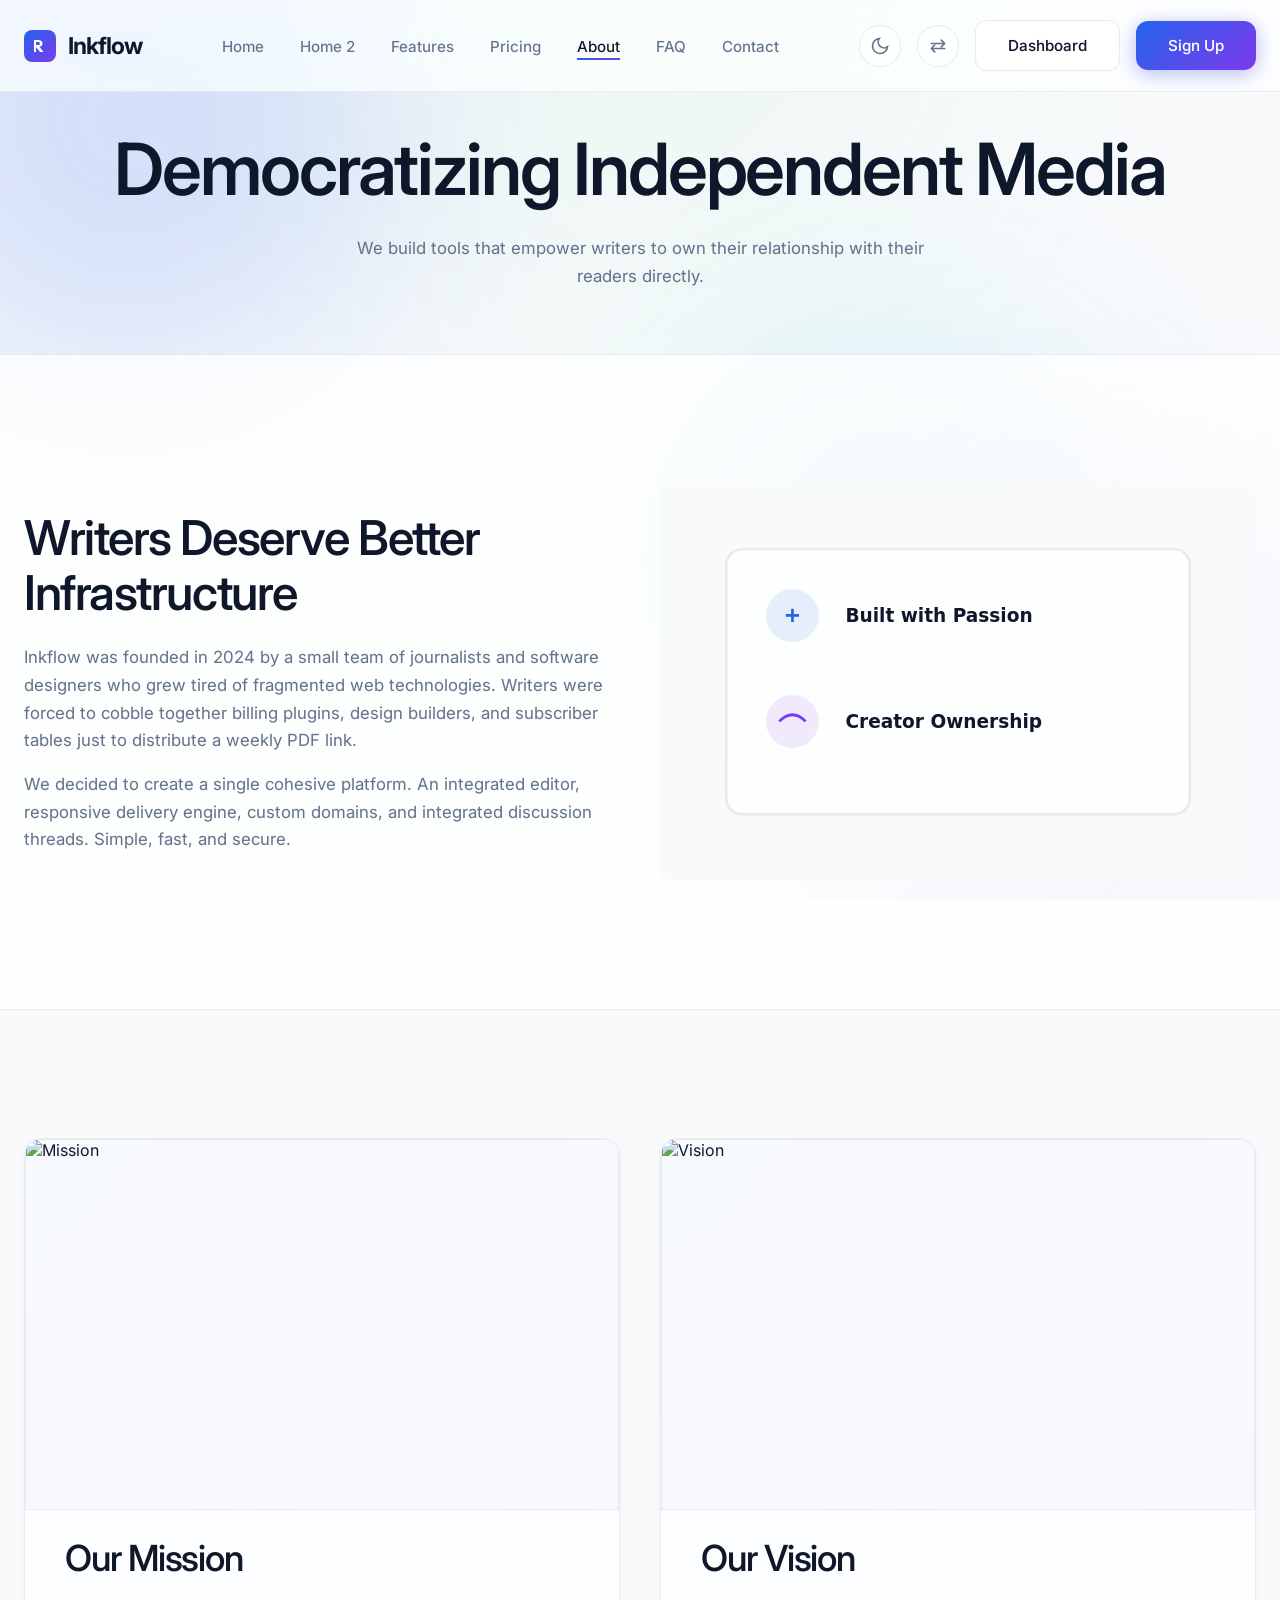
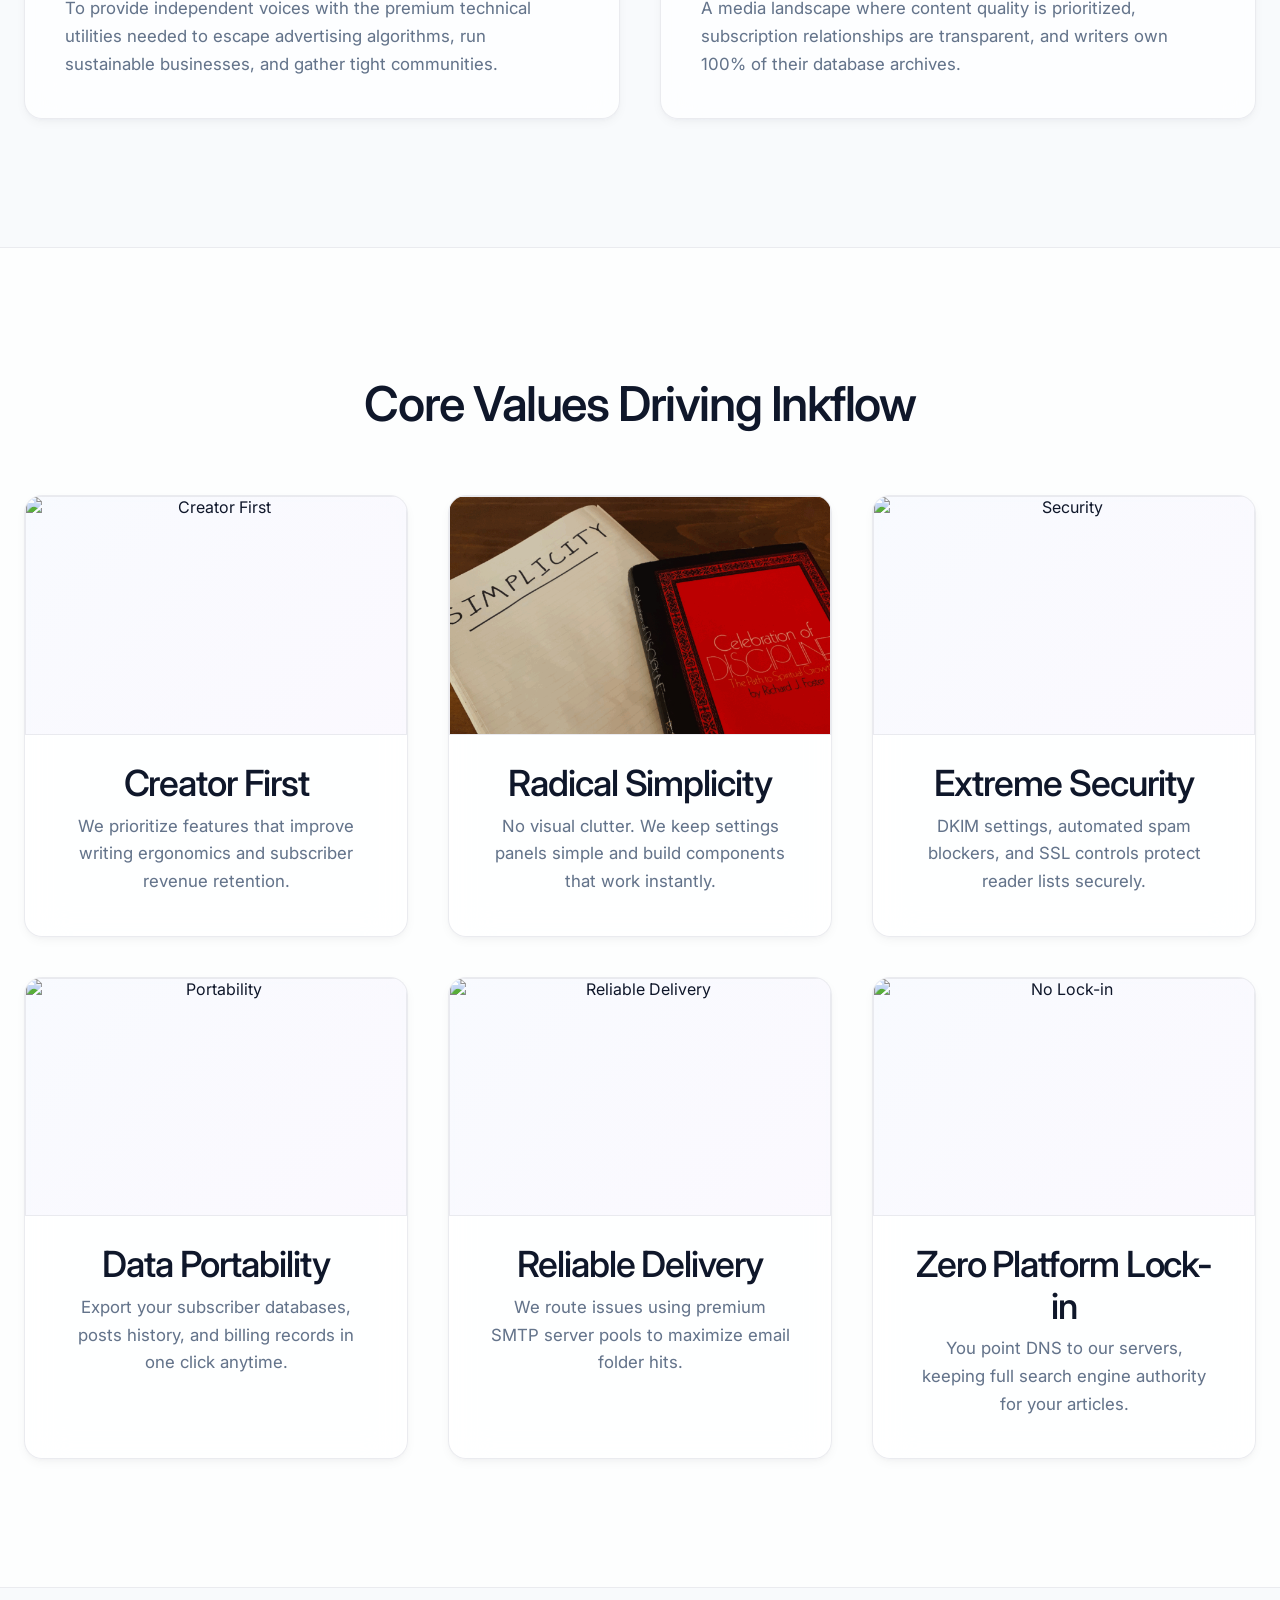
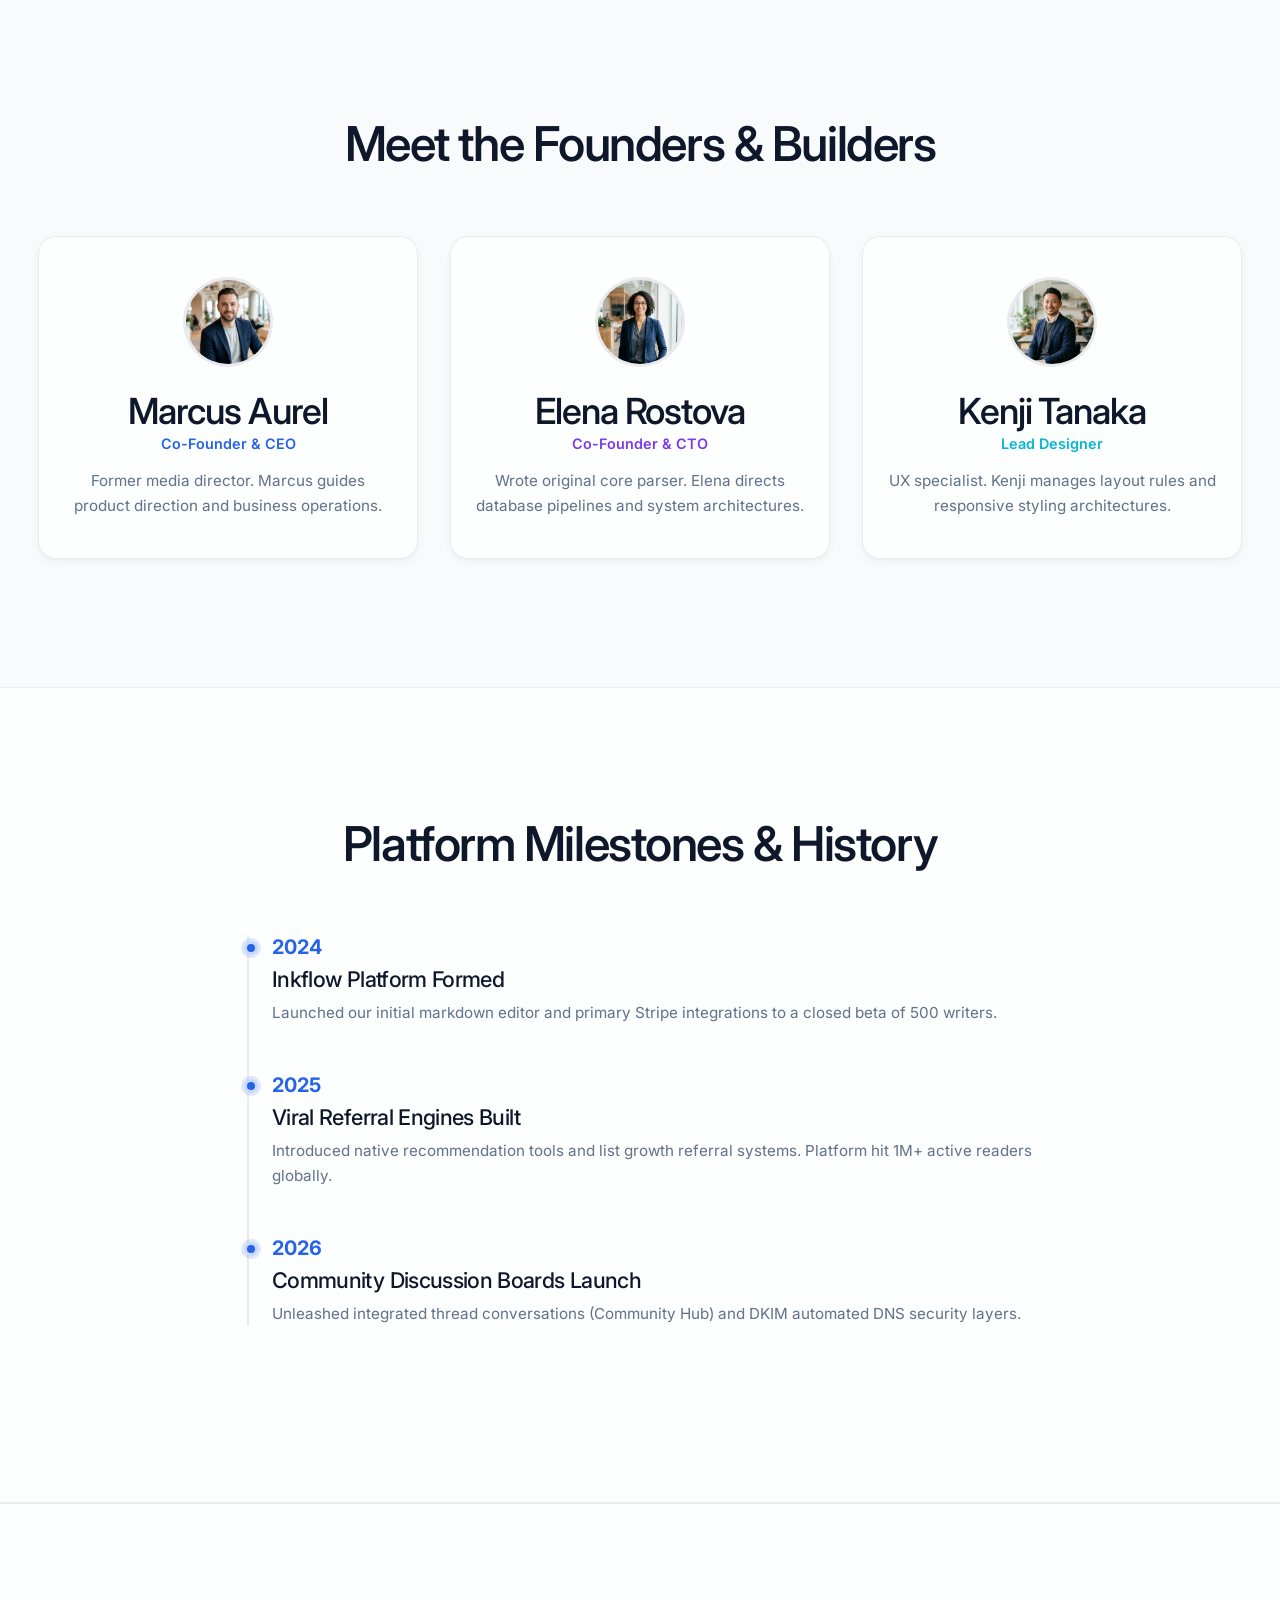
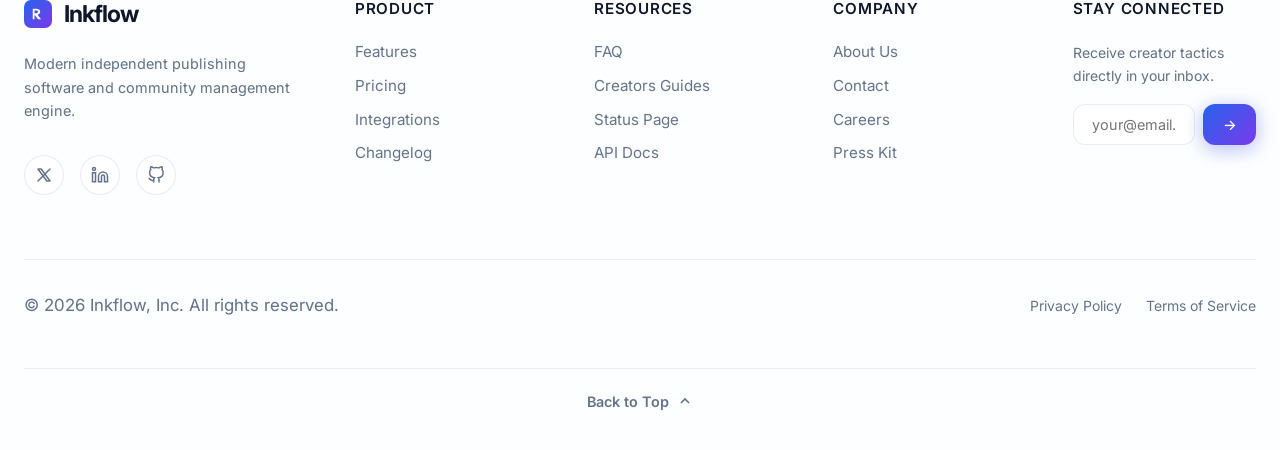
==== commit dba614a7: "sdv,f" ====
--- a/about.html
+++ b/about.html
@@ -21,9 +21,14 @@
 
     /* Team profiles custom styles */
     .team-grid {
-      display: grid;
-      grid-template-columns: repeat(auto-fit, minmax(280px, 1fr));
+      display: flex;
+      flex-wrap: wrap;
       gap: 2rem;
+      justify-content: center;
+    }
+    .team-grid > .team-card {
+      flex: 1 1 280px;
+      max-width: 380px;
     }
     .team-card {
       background-color: var(--color-card);
@@ -414,8 +419,11 @@
           </a>
           <p style="font-size: 0.9rem;">Modern independent publishing software and community management engine.</p>
           <div class="footer-socials">
-            <a href="#" class="footer-social-icon" aria-label="Twitter">
-              <svg viewBox="0 0 24 24" fill="none" stroke="currentColor" stroke-width="2" style="width:18px; height:18px;"><path d="M23 3a10.9 10.9 0 0 1-3.14 1.53 4.48 4.48 0 0 0-7.86 3v1A10.66 10.66 0 0 1 3 4s-4 9 5 13a11.64 11.64 0 0 1-7 2c9 5 20 0 20-11.5a4.5 4.5 0 0 0-.08-.83A7.72 7.72 0 0 0 23 3z"></path></svg>
+            <a href="#" class="footer-social-icon" aria-label="X">
+              <svg viewBox="0 0 24 24" fill="none" stroke="currentColor" stroke-width="2" stroke-linecap="round" stroke-linejoin="round" style="width:18px; height:18px;">
+                <path d="M4 4l11.733 16h4.267l-11.733 -16z" />
+                <path d="M20 4L4 20" />
+              </svg>
             </a>
             <a href="#" class="footer-social-icon" aria-label="LinkedIn">
               <svg viewBox="0 0 24 24" fill="none" stroke="currentColor" stroke-width="2" style="width:18px; height:18px;"><path d="M16 8a6 6 0 0 1 6 6v7h-4v-7a2 2 0 0 0-2-2 2 2 0 0 0-2 2v7h-4v-7a6 6 0 0 1 6-6zM2 9h4v12H2z"></path><circle cx="4" cy="4" r="2"></circle></svg>
--- a/assets/css/style.css
+++ b/assets/css/style.css
@@ -283,6 +283,10 @@
   align-items: center;
 }
 
+.text-center {
+  text-align: center;
+}
+
 /* Card Rules with 3D Tilt support */
 .card-equal-height-grid {
   display: grid;
@@ -350,7 +354,8 @@
   border-radius: 0;
   border-bottom: 1px solid var(--color-border);
   overflow: hidden;
-  height: 200px;
+  aspect-ratio: 16 / 10;
+  height: auto;
   background: linear-gradient(135deg, rgba(37, 99, 235, 0.03), rgba(124, 58, 237, 0.03));
   display: flex;
   align-items: center;
@@ -372,8 +377,10 @@
    6. STICKY HEADER & GLASSMORPHISM
    ========================================================================== */
 .sticky-header {
-  position: sticky;
+  position: fixed;
   top: 0;
+  left: 0;
+  right: 0;
   z-index: 100;
   background-color: var(--glass-bg);
   border-bottom: 1px solid var(--color-border);
@@ -544,6 +551,13 @@
 .mobile-drawer-link {
   font-size: 1.25rem;
   font-weight: 600;
+  color: var(--color-muted);
+  transition: color var(--transition-fast);
+}
+
+.mobile-drawer-link:hover,
+.mobile-drawer-link.active {
+  color: var(--color-primary);
 }
 
 .mobile-drawer-actions {
@@ -589,6 +603,7 @@
   transition: background-color var(--transition-fast), transform var(--transition-fast), box-shadow var(--transition-fast), border-color var(--transition-fast);
   text-align: center;
   z-index: 1;
+  white-space: nowrap;
 }
 
 .btn-primary {
@@ -1107,7 +1122,8 @@
    ========================================================================== */
 .card-illustration {
   width: 100%;
-  height: 160px;
+  aspect-ratio: 16 / 10;
+  height: auto;
   border-radius: var(--radius-md);
   overflow: hidden;
   margin-bottom: 1.5rem;
@@ -1141,3 +1157,191 @@
   white-space: nowrap;
   border: 0;
 }
+
+/* Shared Hero Actions Flex styling */
+.hero-actions {
+  display: flex;
+  justify-content: center;
+  gap: 1rem;
+  flex-wrap: wrap;
+}
+
+/* Dynamic Scroll to Top Floating Button styling */
+.scroll-to-top-btn {
+  position: fixed;
+  bottom: 2rem;
+  right: 2rem;
+  width: 48px;
+  height: 48px;
+  border-radius: var(--radius-full);
+  background-color: var(--color-primary);
+  color: #FFFFFF;
+  display: flex;
+  align-items: center;
+  justify-content: center;
+  cursor: pointer;
+  z-index: 99;
+  box-shadow: 0 4px 15px rgba(37, 99, 235, 0.3);
+  opacity: 0;
+  visibility: hidden;
+  transform: translateY(10px);
+  transition: opacity var(--transition-fast), transform var(--transition-fast), visibility var(--transition-fast), background-color var(--transition-fast);
+  border: 1px solid rgba(255, 255, 255, 0.1);
+}
+
+.scroll-to-top-btn.visible {
+  opacity: 1;
+  visibility: visible;
+  transform: translateY(0);
+}
+
+.scroll-to-top-btn:hover {
+  background: linear-gradient(135deg, var(--color-primary), var(--color-secondary));
+  transform: translateY(-3px);
+  box-shadow: 0 6px 20px rgba(124, 58, 237, 0.4);
+}
+
+html[dir="rtl"] .scroll-to-top-btn {
+  right: auto;
+  left: 2rem;
+}
+
+/* Footer level Back to Top Button styling */
+.footer-scroll-up {
+  display: flex;
+  justify-content: center;
+  margin-top: 3rem;
+  border-top: 1px solid var(--color-border);
+  padding-top: 1.5rem;
+  width: 100%;
+}
+
+.footer-scroll-btn {
+  display: inline-flex;
+  align-items: center;
+  gap: 0.5rem;
+  font-size: 0.9rem;
+  font-weight: 600;
+  color: var(--color-muted);
+  cursor: pointer;
+  transition: color var(--transition-fast), transform var(--transition-fast);
+}
+
+.footer-scroll-btn:hover {
+  color: var(--color-primary);
+  transform: translateY(-2px);
+}
+
+/* Glass CTA Component */
+.glass-cta {
+  background: linear-gradient(135deg, rgba(37, 99, 235, 0.05), rgba(124, 58, 237, 0.05));
+  border: 1px solid var(--color-border);
+  border-radius: var(--radius-xl);
+  padding: 4rem 2rem;
+  text-align: center;
+  position: relative;
+  overflow: hidden;
+}
+
+[data-theme="dark"] .glass-cta {
+  background: linear-gradient(135deg, rgba(124, 58, 237, 0.08), rgba(6, 182, 212, 0.08));
+}
+
+.glass-cta::before {
+  content: '';
+  position: absolute;
+  width: 300px;
+  height: 300px;
+  border-radius: var(--radius-full);
+  background: radial-gradient(circle, var(--color-accent) 0%, rgba(6, 182, 212, 0) 70%);
+  top: -150px;
+  left: -150px;
+  opacity: 0.15;
+  pointer-events: none;
+}
+
+/* CTA Input Group Component */
+.cta-input-group {
+  display: flex;
+  gap: 0.5rem;
+  max-width: 500px;
+  margin: 2rem auto 0;
+  background-color: var(--color-card);
+  padding: 0.5rem;
+  border-radius: var(--radius-md);
+  border: 1px solid var(--color-border);
+  box-shadow: var(--shadow-sm);
+  position: relative;
+  z-index: 2;
+}
+
+.cta-input-group .form-control {
+  border: none;
+  background: none;
+}
+
+.cta-input-group .form-control:focus {
+  box-shadow: none;
+}
+
+@media (max-width: 576px) {
+  .cta-input-group {
+    flex-direction: column;
+    background: none;
+    border: none;
+    padding: 0;
+    gap: 1rem;
+  }
+  .cta-input-group .form-control {
+    background-color: var(--color-card);
+    border: 1px solid var(--color-border);
+    border-radius: var(--radius-md);
+    padding: 0.85rem;
+  }
+  .cta-input-group .btn {
+    width: 100%;
+  }
+}
+
+/* RTL Footer Newsletter column alignment */
+html[dir="rtl"] .footer-grid > div:last-child {
+  direction: ltr;
+  text-align: left;
+}
+
+/* Floating Auth Toggles */
+.auth-floating-actions {
+  position: absolute;
+  top: 1.5rem;
+  right: 1.5rem;
+  display: flex;
+  gap: 1rem;
+  z-index: 100;
+}
+
+html[dir="rtl"] .auth-floating-actions {
+  right: auto;
+  left: 1.5rem;
+}
+
+/* Hover style for Auth switch links */
+.auth-switch-link {
+  color: var(--color-primary);
+  font-weight: 600;
+  transition: color var(--transition-fast), text-decoration var(--transition-fast);
+}
+
+.auth-switch-link:hover {
+  color: var(--color-secondary);
+  text-decoration: underline;
+}
+
+/* Responsive auth layouts padding overrides for mobile */
+@media (max-width: 576px) {
+  .auth-form-side {
+    padding: 1.5rem 1rem !important;
+  }
+  .auth-glass-card {
+    padding: 2rem 1.25rem !important;
+  }
+}
